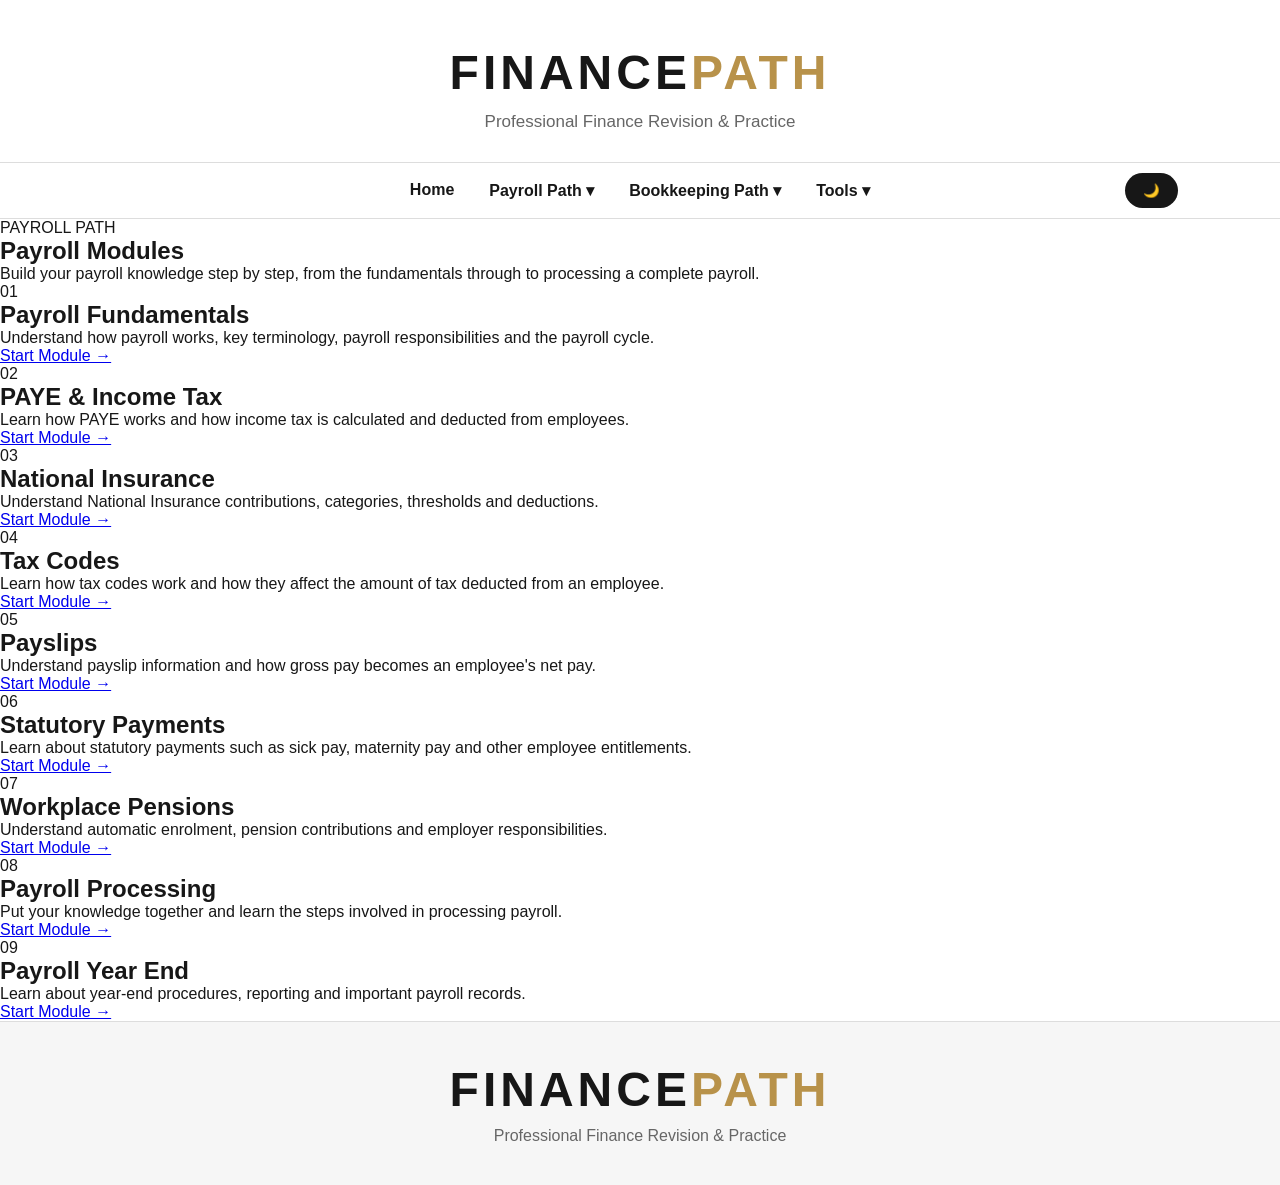
==== payroll-modules.html @ 9c059afb "Create payroll-modules.html" ====
<!DOCTYPE html>
<html lang="en">

<head>
<meta charset="UTF-8">
<meta name="viewport" content="width=device-width, initial-scale=1.0">

<title>FinancePath | Payroll Modules</title>

<link rel="stylesheet" href="style.css">
</head>

<body>

<header>

<div class="brand-area">

<div class="logo">
<span class="finance">FINANCE</span><span class="path">PATH</span>
</div>

<p>Professional Finance Revision & Practice</p>

</div>

<div class="nav-container">

<nav>

<a href="index.html">Home</a>

<div class="dropdown">

<a href="#">Payroll Path ▾</a>

<div class="dropdown-menu">

<h4>Payroll Path</h4>

<a href="payroll-modules.html">📚 Modules</a>
<a href="#">✏️ Exercises</a>
<a href="#">🧮 Calculators</a>
<a href="#">💻 Simulator</a>

</div>

</div>

<div class="dropdown">

<a href="#">Bookkeeping Path ▾</a>

<div class="dropdown-menu">

<h4>Bookkeeping Path</h4>

<a href="#">📚 Modules</a>
<a href="#">✏️ Exercises</a>
<a href="#">📊 Practice Tasks</a>
<a href="#">💻 Simulator</a>

</div>

</div>

<div class="dropdown">

<a href="#">Tools ▾</a>

<div class="dropdown-menu">

<h4>Finance Toolkit</h4>

<a href="#">🧮 Calculators</a>
<a href="#">📄 Templates</a>
<a href="#">📖 Glossary</a>
<a href="#">📊 Reference Guides</a>

</div>

</div>

</nav>

<button id="themeToggle">🌙</button>

</div>

</header>


<main class="modules-page">

<section class="page-heading">

<p class="eyebrow">PAYROLL PATH</p>

<h1>Payroll Modules</h1>

<p>
Build your payroll knowledge step by step, from the fundamentals
through to processing a complete payroll.
</p>

</section>


<section class="modules-grid">


<div class="module-card">

<span class="module-number">01</span>

<h2>Payroll Fundamentals</h2>

<p>
Understand how payroll works, key terminology,
payroll responsibilities and the payroll cycle.
</p>

<a href="#">Start Module →</a>

</div>


<div class="module-card">

<span class="module-number">02</span>

<h2>PAYE & Income Tax</h2>

<p>
Learn how PAYE works and how income tax is
calculated and deducted from employees.
</p>

<a href="#">Start Module →</a>

</div>


<div class="module-card">

<span class="module-number">03</span>

<h2>National Insurance</h2>

<p>
Understand National Insurance contributions,
categories, thresholds and deductions.
</p>

<a href="#">Start Module →</a>

</div>


<div class="module-card">

<span class="module-number">04</span>

<h2>Tax Codes</h2>

<p>
Learn how tax codes work and how they affect
the amount of tax deducted from an employee.
</p>

<a href="#">Start Module →</a>

</div>


<div class="module-card">

<span class="module-number">05</span>

<h2>Payslips</h2>

<p>
Understand payslip information and how gross
pay becomes an employee's net pay.
</p>

<a href="#">Start Module →</a>

</div>


<div class="module-card">

<span class="module-number">06</span>

<h2>Statutory Payments</h2>

<p>
Learn about statutory payments such as sick pay,
maternity pay and other employee entitlements.
</p>

<a href="#">Start Module →</a>

</div>


<div class="module-card">

<span class="module-number">07</span>

<h2>Workplace Pensions</h2>

<p>
Understand automatic enrolment, pension
contributions and employer responsibilities.
</p>

<a href="#">Start Module →</a>

</div>


<div class="module-card">

<span class="module-number">08</span>

<h2>Payroll Processing</h2>

<p>
Put your knowledge together and learn the
steps involved in processing payroll.
</p>

<a href="#">Start Module →</a>

</div>


<div class="module-card">

<span class="module-number">09</span>

<h2>Payroll Year End</h2>

<p>
Learn about year-end procedures, reporting and
important payroll records.
</p>

<a href="#">Start Module →</a>

</div>


</section>

</main>


<footer>

<div class="logo">
<span class="finance">FINANCE</span><span class="path">PATH</span>
</div>

<p>Professional Finance Revision & Practice</p>

</footer>


<script src="script.js"></script>

</body>

</html>
---- style.css ----
* {
    margin:0;
    padding:0;
    box-sizing:border-box;
    font-family:"Segoe UI", Arial, sans-serif;
}


/* =====================
   THEME VARIABLES
===================== */


:root {

    --background:#ffffff;
    --surface:#f6f6f6;
    --card:#ffffff;
    --text:#171717;
    --muted:#666666;
    --border:#dddddd;

    --accent:#B8924A;

    --shadow:rgba(0,0,0,0.12);

}




.dark-mode {

    --background:#090909;
    --surface:#111111;
    --card:#151515;
    --text:#ffffff;
    --muted:#b8b8b8;
    --border:#333333;

    --accent:#C9CDD2;

    --shadow:rgba(255,255,255,0.08);

}





body {

    background:var(--background);
    color:var(--text);
    transition:0.3s;

}





/* =====================
   HEADER
===================== */


header {

    background:var(--card);
    border-bottom:1px solid var(--border);

}




.brand-area {

    text-align:center;
    padding:45px 20px 30px;

}




.logo {

    font-size:48px;
    font-weight:900;
    letter-spacing:4px;

}



.finance {

    color:var(--text);

}


.path {

    color:var(--accent);

}




.brand-area p {

    margin-top:12px;
    color:var(--muted);
    font-size:17px;

}







/* =====================
   NAVIGATION
===================== */


.nav-container {

    display:flex;
    justify-content:center;
    align-items:center;

    padding:18px;

    border-top:1px solid var(--border);

    position:relative;

}




nav {

    display:flex;
    gap:35px;

}




nav a {

    text-decoration:none;
    color:var(--text);
    font-weight:600;

}




nav a:hover {

    color:var(--accent);

}






#themeToggle {

    position:absolute;
    right:8%;

    border:none;
    padding:10px 18px;

    border-radius:25px;

    background:var(--text);
    color:var(--background);

    cursor:pointer;

}





/* =====================
   DROPDOWN
===================== */


.dropdown {

    position:relative;

}




.dropdown-menu {

    position:absolute;

    top:35px;
    left:50%;

    transform:translateX(-50%) translateY(15px);

    width:240px;

    background:var(--card);

    border:1px solid var(--border);

    border-radius:18px;

    padding:20px;

    box-shadow:0 20px 40px var(--shadow);


    opacity:0;

    visibility:hidden;

    transition:0.3s;

    z-index:20;

}





.dropdown:hover .dropdown-menu {

    opacity:1;

    visibility:visible;

    transform:translateX(-50%) translateY(0);

}




.dropdown-menu h4 {

    color:var(--accent);

    margin-bottom:15px;

}




.dropdown-menu a {

    display:block;

    padding:12px;

    border-radius:10px;

}




.dropdown-menu a:hover {

    background:var(--surface);

}








/* =====================
   HERO
===================== */


.hero {

    text-align:center;

    padding:90px 20px 60px;

}




.hero h1 {

    font-size:55px;

    margin-bottom:25px;

}




.hero p {

    max-width:700px;

    margin:auto;

    color:var(--muted);

    font-size:20px;

    line-height:1.7;

}








/* =====================
   PATH CARDS
===================== */


.paths {

    padding:60px 8%;

}



.paths h2 {

    text-align:center;

    font-size:38px;

    margin-bottom:45px;

}




.path-card {

    max-width:800px;

    margin:25px auto;

    padding:35px;

    background:var(--card);

    border:1px solid var(--border);

    border-radius:25px;

    box-shadow:0 15px 35px var(--shadow);

    transition:0.3s;

}




.path-card:hover {

    transform:translateY(-5px);

    border-color:var(--accent);

}





.path-card h3 {

    font-size:28px;

    margin-bottom:15px;

}




.path-card p {

    color:var(--muted);

    line-height:1.7;

    margin-bottom:25px;

}




.path-card a {

    color:var(--accent);

    text-decoration:none;

    font-weight:bold;

}









/* =====================
   TOOLKIT
===================== */


.toolkit {

    background:var(--surface);

    padding:80px 8%;

    text-align:center;

}



.toolkit h2,
.why h2 {

    font-size:38px;

    margin-bottom:40px;

}




.tool-grid {

    display:grid;

    grid-template-columns:repeat(auto-fit,minmax(220px,1fr));

    gap:25px;

}




.tool-grid div {

    background:var(--card);

    border:1px solid var(--border);

    padding:30px;

    border-radius:20px;

}




.tool-grid h3 {

    margin:15px 0;

    color:var(--accent);

}




.tool-grid p {

    color:var(--muted);

}









/* =====================
   WHY SECTION
===================== */


.why {

    padding:80px 20px;

    text-align:center;

}




.why-list p {

    margin:15px;

    color:var(--muted);

    font-size:18px;

}








/* =====================
   FOOTER
===================== */


footer {

    background:var(--surface);

    border-top:1px solid var(--border);

    padding:40px;

    text-align:center;

}




footer p {

    color:var(--muted);

    margin-top:10px;

}








@media(max-width:800px){


nav {

    flex-direction:column;

}


.hero h1 {

    font-size:38px;

}


#themeToggle {

    position:static;

}


}
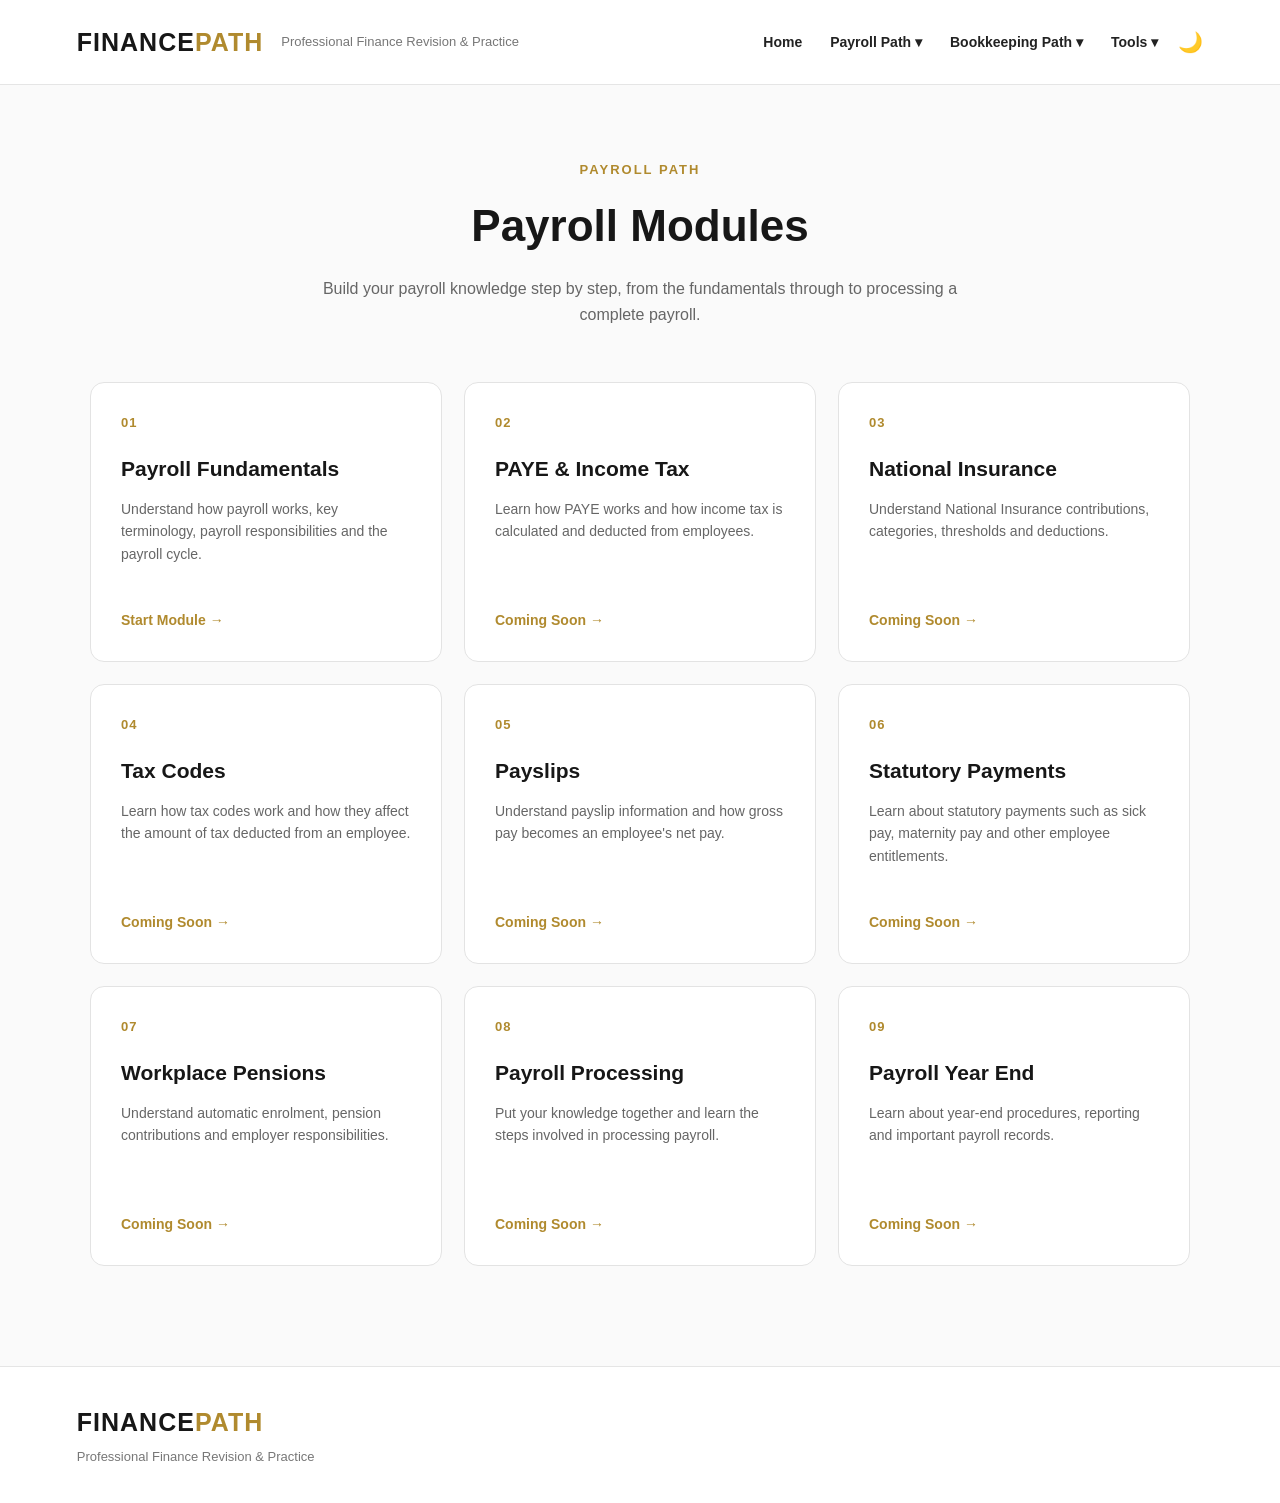
==== commit 91aec561: "Update payroll-modules.html" ====
--- a/payroll-modules.html
+++ b/payroll-modules.html
@@ -2,12 +2,14 @@
 <html lang="en">
 
 <head>
+
 <meta charset="UTF-8">
 <meta name="viewport" content="width=device-width, initial-scale=1.0">
 
 <title>FinancePath | Payroll Modules</title>
 
 <link rel="stylesheet" href="style.css">
+
 </head>
 
 <body>
@@ -120,7 +122,9 @@
 payroll responsibilities and the payroll cycle.
 </p>
 
-<a href="#">Start Module →</a>
+<a href="payroll-fundamentals.html">
+Start Module →
+</a>
 
 </div>
 
@@ -136,7 +140,9 @@
 calculated and deducted from employees.
 </p>
 
-<a href="#">Start Module →</a>
+<a href="#">
+Coming Soon →
+</a>
 
 </div>
 
@@ -152,7 +158,9 @@
 categories, thresholds and deductions.
 </p>
 
-<a href="#">Start Module →</a>
+<a href="#">
+Coming Soon →
+</a>
 
 </div>
 
@@ -168,7 +176,9 @@
 the amount of tax deducted from an employee.
 </p>
 
-<a href="#">Start Module →</a>
+<a href="#">
+Coming Soon →
+</a>
 
 </div>
 
@@ -184,7 +194,9 @@
 pay becomes an employee's net pay.
 </p>
 
-<a href="#">Start Module →</a>
+<a href="#">
+Coming Soon →
+</a>
 
 </div>
 
@@ -200,7 +212,9 @@
 maternity pay and other employee entitlements.
 </p>
 
-<a href="#">Start Module →</a>
+<a href="#">
+Coming Soon →
+</a>
 
 </div>
 
@@ -216,7 +230,9 @@
 contributions and employer responsibilities.
 </p>
 
-<a href="#">Start Module →</a>
+<a href="#">
+Coming Soon →
+</a>
 
 </div>
 
@@ -232,7 +248,9 @@
 steps involved in processing payroll.
 </p>
 
-<a href="#">Start Module →</a>
+<a href="#">
+Coming Soon →
+</a>
 
 </div>
 
@@ -248,7 +266,9 @@
 important payroll records.
 </p>
 
-<a href="#">Start Module →</a>
+<a href="#">
+Coming Soon →
+</a>
 
 </div>
 
--- a/style.css
+++ b/style.css
@@ -1,628 +1,453 @@
 * {
-    margin:0;
-    padding:0;
-    box-sizing:border-box;
-    font-family:"Segoe UI", Arial, sans-serif;
-}
-
-
-/* =====================
-   THEME VARIABLES
-===================== */
-
-
-:root {
-
-    --background:#ffffff;
-    --surface:#f6f6f6;
-    --card:#ffffff;
-    --text:#171717;
-    --muted:#666666;
-    --border:#dddddd;
-
-    --accent:#B8924A;
-
-    --shadow:rgba(0,0,0,0.12);
-
-}
-
-
-
-
-.dark-mode {
-
-    --background:#090909;
-    --surface:#111111;
-    --card:#151515;
-    --text:#ffffff;
-    --muted:#b8b8b8;
-    --border:#333333;
-
-    --accent:#C9CDD2;
-
-    --shadow:rgba(255,255,255,0.08);
-
-}
-
-
-
-
+    margin: 0;
+    padding: 0;
+    box-sizing: border-box;
+}
 
 body {
-
-    background:var(--background);
-    color:var(--text);
-    transition:0.3s;
-
-}
-
-
-
-
-
-/* =====================
+    font-family: Arial, Helvetica, sans-serif;
+    background: #ffffff;
+    color: #171717;
+    line-height: 1.6;
+}
+
+/* =========================
    HEADER
-===================== */
-
+========================= */
 
 header {
-
-    background:var(--card);
-    border-bottom:1px solid var(--border);
-
-}
-
-
-
+    display: flex;
+    justify-content: space-between;
+    align-items: center;
+    padding: 22px 6%;
+    border-bottom: 1px solid #e5e5e5;
+    background: #ffffff;
+}
 
 .brand-area {
-
-    text-align:center;
-    padding:45px 20px 30px;
-
-}
-
-
-
+    display: flex;
+    align-items: center;
+    gap: 18px;
+}
 
 .logo {
-
-    font-size:48px;
-    font-weight:900;
-    letter-spacing:4px;
-
-}
-
-
+    font-size: 25px;
+    font-weight: 800;
+    letter-spacing: 1px;
+}
 
 .finance {
-
-    color:var(--text);
-
-}
-
+    color: #171717;
+}
 
 .path {
-
-    color:var(--accent);
-
-}
-
-
-
+    color: #b08a2e;
+}
 
 .brand-area p {
-
-    margin-top:12px;
-    color:var(--muted);
-    font-size:17px;
-
-}
-
-
-
-
-
-
-
-/* =====================
-   NAVIGATION
-===================== */
-
+    color: #777;
+    font-size: 13px;
+}
 
 .nav-container {
-
-    display:flex;
-    justify-content:center;
-    align-items:center;
-
-    padding:18px;
-
-    border-top:1px solid var(--border);
-
-    position:relative;
-
-}
-
-
-
+    display: flex;
+    align-items: center;
+    gap: 20px;
+}
 
 nav {
-
-    display:flex;
-    gap:35px;
-
-}
-
-
-
-
-nav a {
-
-    text-decoration:none;
-    color:var(--text);
-    font-weight:600;
-
-}
-
-
-
-
-nav a:hover {
-
-    color:var(--accent);
-
-}
-
-
-
-
-
+    display: flex;
+    align-items: center;
+    gap: 28px;
+}
+
+nav > a,
+.dropdown > a {
+    text-decoration: none;
+    color: #222;
+    font-size: 14px;
+    font-weight: 600;
+}
+
+.dropdown {
+    position: relative;
+}
+
+.dropdown-menu {
+    position: absolute;
+    top: 30px;
+    left: 0;
+    width: 210px;
+    background: #ffffff;
+    border: 1px solid #e4e4e4;
+    box-shadow: 0 12px 30px rgba(0,0,0,0.08);
+    padding: 15px 0;
+    display: none;
+    z-index: 100;
+}
+
+.dropdown:hover .dropdown-menu {
+    display: block;
+}
+
+.dropdown-menu h4 {
+    padding: 5px 18px 12px;
+    font-size: 13px;
+    color: #b08a2e;
+}
+
+.dropdown-menu a {
+    display: block;
+    padding: 10px 18px;
+    text-decoration: none;
+    color: #333;
+    font-size: 14px;
+}
+
+.dropdown-menu a:hover {
+    background: #f7f7f7;
+}
 
 #themeToggle {
-
-    position:absolute;
-    right:8%;
-
-    border:none;
-    padding:10px 18px;
-
-    border-radius:25px;
-
-    background:var(--text);
-    color:var(--background);
-
-    cursor:pointer;
-
-}
-
-
-
-
-
-/* =====================
-   DROPDOWN
-===================== */
-
-
-.dropdown {
-
-    position:relative;
-
-}
-
-
-
-
-.dropdown-menu {
-
-    position:absolute;
-
-    top:35px;
-    left:50%;
-
-    transform:translateX(-50%) translateY(15px);
-
-    width:240px;
-
-    background:var(--card);
-
-    border:1px solid var(--border);
-
-    border-radius:18px;
-
-    padding:20px;
-
-    box-shadow:0 20px 40px var(--shadow);
-
-
-    opacity:0;
-
-    visibility:hidden;
-
-    transition:0.3s;
-
-    z-index:20;
-
-}
-
-
-
-
-
-.dropdown:hover .dropdown-menu {
-
-    opacity:1;
-
-    visibility:visible;
-
-    transform:translateX(-50%) translateY(0);
-
-}
-
-
-
-
-.dropdown-menu h4 {
-
-    color:var(--accent);
-
-    margin-bottom:15px;
-
-}
-
-
-
-
-.dropdown-menu a {
-
-    display:block;
-
-    padding:12px;
-
-    border-radius:10px;
-
-}
-
-
-
-
-.dropdown-menu a:hover {
-
-    background:var(--surface);
-
-}
-
-
-
-
-
-
-
-
-/* =====================
+    border: none;
+    background: transparent;
+    font-size: 20px;
+    cursor: pointer;
+}
+
+
+/* =========================
    HERO
-===================== */
-
+========================= */
 
 .hero {
-
-    text-align:center;
-
-    padding:90px 20px 60px;
-
-}
-
-
-
+    text-align: center;
+    padding: 95px 20px;
+    background: #fafafa;
+}
 
 .hero h1 {
-
-    font-size:55px;
-
-    margin-bottom:25px;
-
-}
-
-
-
+    font-size: 48px;
+    margin-bottom: 20px;
+}
 
 .hero p {
-
-    max-width:700px;
-
-    margin:auto;
-
-    color:var(--muted);
-
-    font-size:20px;
-
-    line-height:1.7;
-
-}
-
-
-
-
-
-
-
-
-/* =====================
-   PATH CARDS
-===================== */
-
+    max-width: 650px;
+    margin: auto;
+    color: #666;
+    font-size: 17px;
+}
+
+
+/* =========================
+   PATHS
+========================= */
 
 .paths {
-
-    padding:60px 8%;
-
-}
-
-
-
-.paths h2 {
-
-    text-align:center;
-
-    font-size:38px;
-
-    margin-bottom:45px;
-
-}
-
-
-
-
-.path-card {
-
-    max-width:800px;
-
-    margin:25px auto;
-
-    padding:35px;
-
-    background:var(--card);
-
-    border:1px solid var(--border);
-
-    border-radius:25px;
-
-    box-shadow:0 15px 35px var(--shadow);
-
-    transition:0.3s;
-
-}
-
-
-
-
-.path-card:hover {
-
-    transform:translateY(-5px);
-
-    border-color:var(--accent);
-
-}
-
-
-
-
-
-.path-card h3 {
-
-    font-size:28px;
-
-    margin-bottom:15px;
-
-}
-
-
-
-
-.path-card p {
-
-    color:var(--muted);
-
-    line-height:1.7;
-
-    margin-bottom:25px;
-
-}
-
-
-
-
-.path-card a {
-
-    color:var(--accent);
-
-    text-decoration:none;
-
-    font-weight:bold;
-
-}
-
-
-
-
-
-
-
-
-
-/* =====================
-   TOOLKIT
-===================== */
-
-
-.toolkit {
-
-    background:var(--surface);
-
-    padding:80px 8%;
-
-    text-align:center;
-
-}
-
-
-
+    max-width: 1100px;
+    margin: 80px auto;
+    padding: 0 25px;
+}
+
+.paths h2,
 .toolkit h2,
 .why h2 {
-
-    font-size:38px;
-
-    margin-bottom:40px;
-
-}
-
-
-
+    text-align: center;
+    font-size: 30px;
+    margin-bottom: 35px;
+}
+
+.path-card {
+    display: flex;
+    justify-content: space-between;
+    align-items: center;
+    gap: 30px;
+    padding: 30px;
+    margin-bottom: 20px;
+    border: 1px solid #e5e5e5;
+    border-radius: 12px;
+    background: #ffffff;
+}
+
+.path-card h3 {
+    font-size: 21px;
+    margin-bottom: 8px;
+}
+
+.path-card p {
+    color: #666;
+    max-width: 700px;
+}
+
+.path-card a {
+    text-decoration: none;
+    color: #b08a2e;
+    font-weight: 700;
+    white-space: nowrap;
+}
+
+
+/* =========================
+   TOOLKIT
+========================= */
+
+.toolkit {
+    background: #fafafa;
+    padding: 80px 6%;
+}
 
 .tool-grid {
-
-    display:grid;
-
-    grid-template-columns:repeat(auto-fit,minmax(220px,1fr));
-
-    gap:25px;
-
-}
-
-
-
-
-.tool-grid div {
-
-    background:var(--card);
-
-    border:1px solid var(--border);
-
-    padding:30px;
-
-    border-radius:20px;
-
-}
-
-
-
+    max-width: 1100px;
+    margin: auto;
+    display: grid;
+    grid-template-columns: repeat(4, 1fr);
+    gap: 20px;
+}
+
+.tool-grid > div {
+    background: #ffffff;
+    padding: 30px 20px;
+    border: 1px solid #e5e5e5;
+    border-radius: 12px;
+    text-align: center;
+}
 
 .tool-grid h3 {
-
-    margin:15px 0;
-
-    color:var(--accent);
-
-}
-
-
-
+    margin: 10px 0 5px;
+}
 
 .tool-grid p {
-
-    color:var(--muted);
-
-}
-
-
-
-
-
-
-
-
-
-/* =====================
-   WHY SECTION
-===================== */
-
+    color: #666;
+    font-size: 14px;
+}
+
+
+/* =========================
+   WHY
+========================= */
 
 .why {
-
-    padding:80px 20px;
-
-    text-align:center;
-
-}
-
-
-
+    padding: 80px 20px;
+}
+
+.why-list {
+    text-align: center;
+}
 
 .why-list p {
-
-    margin:15px;
-
-    color:var(--muted);
-
-    font-size:18px;
-
-}
-
-
-
-
-
-
-
-
-/* =====================
+    margin: 10px;
+    color: #555;
+}
+
+
+/* =========================
+   PAYROLL MODULES PAGE
+========================= */
+
+.modules-page {
+    min-height: calc(100vh - 150px);
+    padding: 75px 6% 100px;
+    background: #fafafa;
+}
+
+.page-heading {
+    max-width: 900px;
+    margin: 0 auto 55px;
+    text-align: center;
+}
+
+.eyebrow {
+    color: #b08a2e;
+    font-size: 13px;
+    font-weight: 700;
+    letter-spacing: 2px;
+    margin-bottom: 10px;
+}
+
+.page-heading h1 {
+    font-size: 44px;
+    margin-bottom: 15px;
+}
+
+.page-heading > p:last-child {
+    color: #666;
+    max-width: 650px;
+    margin: auto;
+    font-size: 16px;
+}
+
+.modules-grid {
+    max-width: 1100px;
+    margin: auto;
+    display: grid;
+    grid-template-columns: repeat(3, 1fr);
+    gap: 22px;
+}
+
+.module-card {
+    position: relative;
+    background: #ffffff;
+    border: 1px solid #e3e3e3;
+    border-radius: 14px;
+    padding: 30px;
+    min-height: 280px;
+    display: flex;
+    flex-direction: column;
+    transition: transform 0.2s ease, box-shadow 0.2s ease;
+}
+
+.module-card:hover {
+    transform: translateY(-4px);
+    box-shadow: 0 12px 30px rgba(0,0,0,0.08);
+}
+
+.module-number {
+    color: #b08a2e;
+    font-size: 13px;
+    font-weight: 700;
+    letter-spacing: 1px;
+    margin-bottom: 18px;
+}
+
+.module-card h2 {
+    font-size: 21px;
+    margin-bottom: 12px;
+}
+
+.module-card p {
+    color: #666;
+    font-size: 14px;
+    margin-bottom: 25px;
+}
+
+.module-card a {
+    margin-top: auto;
+    text-decoration: none;
+    color: #b08a2e;
+    font-weight: 700;
+    font-size: 14px;
+}
+
+
+/* =========================
    FOOTER
-===================== */
-
+========================= */
 
 footer {
-
-    background:var(--surface);
-
-    border-top:1px solid var(--border);
-
-    padding:40px;
-
-    text-align:center;
-
-}
-
-
-
+    padding: 35px 6%;
+    border-top: 1px solid #e5e5e5;
+    background: #ffffff;
+}
 
 footer p {
-
-    color:var(--muted);
-
-    margin-top:10px;
-
-}
-
-
-
-
-
-
-
-
-@media(max-width:800px){
-
-
-nav {
-
-    flex-direction:column;
-
-}
-
-
-.hero h1 {
-
-    font-size:38px;
-
-}
-
-
-#themeToggle {
-
-    position:static;
-
-}
-
-
-}
+    color: #777;
+    font-size: 13px;
+    margin-top: 5px;
+}
+
+
+/* =========================
+   DARK MODE
+========================= */
+
+body.dark {
+    background: #111111;
+    color: #eeeeee;
+}
+
+body.dark header,
+body.dark footer,
+body.dark .module-card,
+body.dark .path-card,
+body.dark .tool-grid > div,
+body.dark .dropdown-menu {
+    background: #171717;
+    border-color: #333333;
+}
+
+body.dark .finance,
+body.dark nav > a,
+body.dark .dropdown > a,
+body.dark .dropdown-menu a {
+    color: #eeeeee;
+}
+
+body.dark .hero,
+body.dark .modules-page,
+body.dark .toolkit {
+    background: #111111;
+}
+
+body.dark .hero p,
+body.dark .path-card p,
+body.dark .tool-grid p,
+body.dark .module-card p,
+body.dark .page-heading > p:last-child,
+body.dark .why-list p,
+body.dark .brand-area p,
+body.dark footer p {
+    color: #aaaaaa;
+}
+
+body.dark .dropdown-menu a:hover {
+    background: #222222;
+}
+
+
+/* =========================
+   MOBILE
+========================= */
+
+@media (max-width: 900px) {
+
+    header {
+        flex-direction: column;
+        gap: 20px;
+    }
+
+    .brand-area {
+        flex-direction: column;
+        text-align: center;
+        gap: 5px;
+    }
+
+    nav {
+        gap: 15px;
+        flex-wrap: wrap;
+        justify-content: center;
+    }
+
+    .modules-grid {
+        grid-template-columns: repeat(2, 1fr);
+    }
+
+    .tool-grid {
+        grid-template-columns: repeat(2, 1fr);
+    }
+}
+
+
+@media (max-width: 600px) {
+
+    .hero h1 {
+        font-size: 36px;
+    }
+
+    .page-heading h1 {
+        font-size: 34px;
+    }
+
+    .modules-grid,
+    .tool-grid {
+        grid-template-columns: 1fr;
+    }
+
+    .path-card {
+        flex-direction: column;
+        align-items: flex-start;
+    }
+
+    .nav-container {
+        flex-direction: column;
+    }
+}
